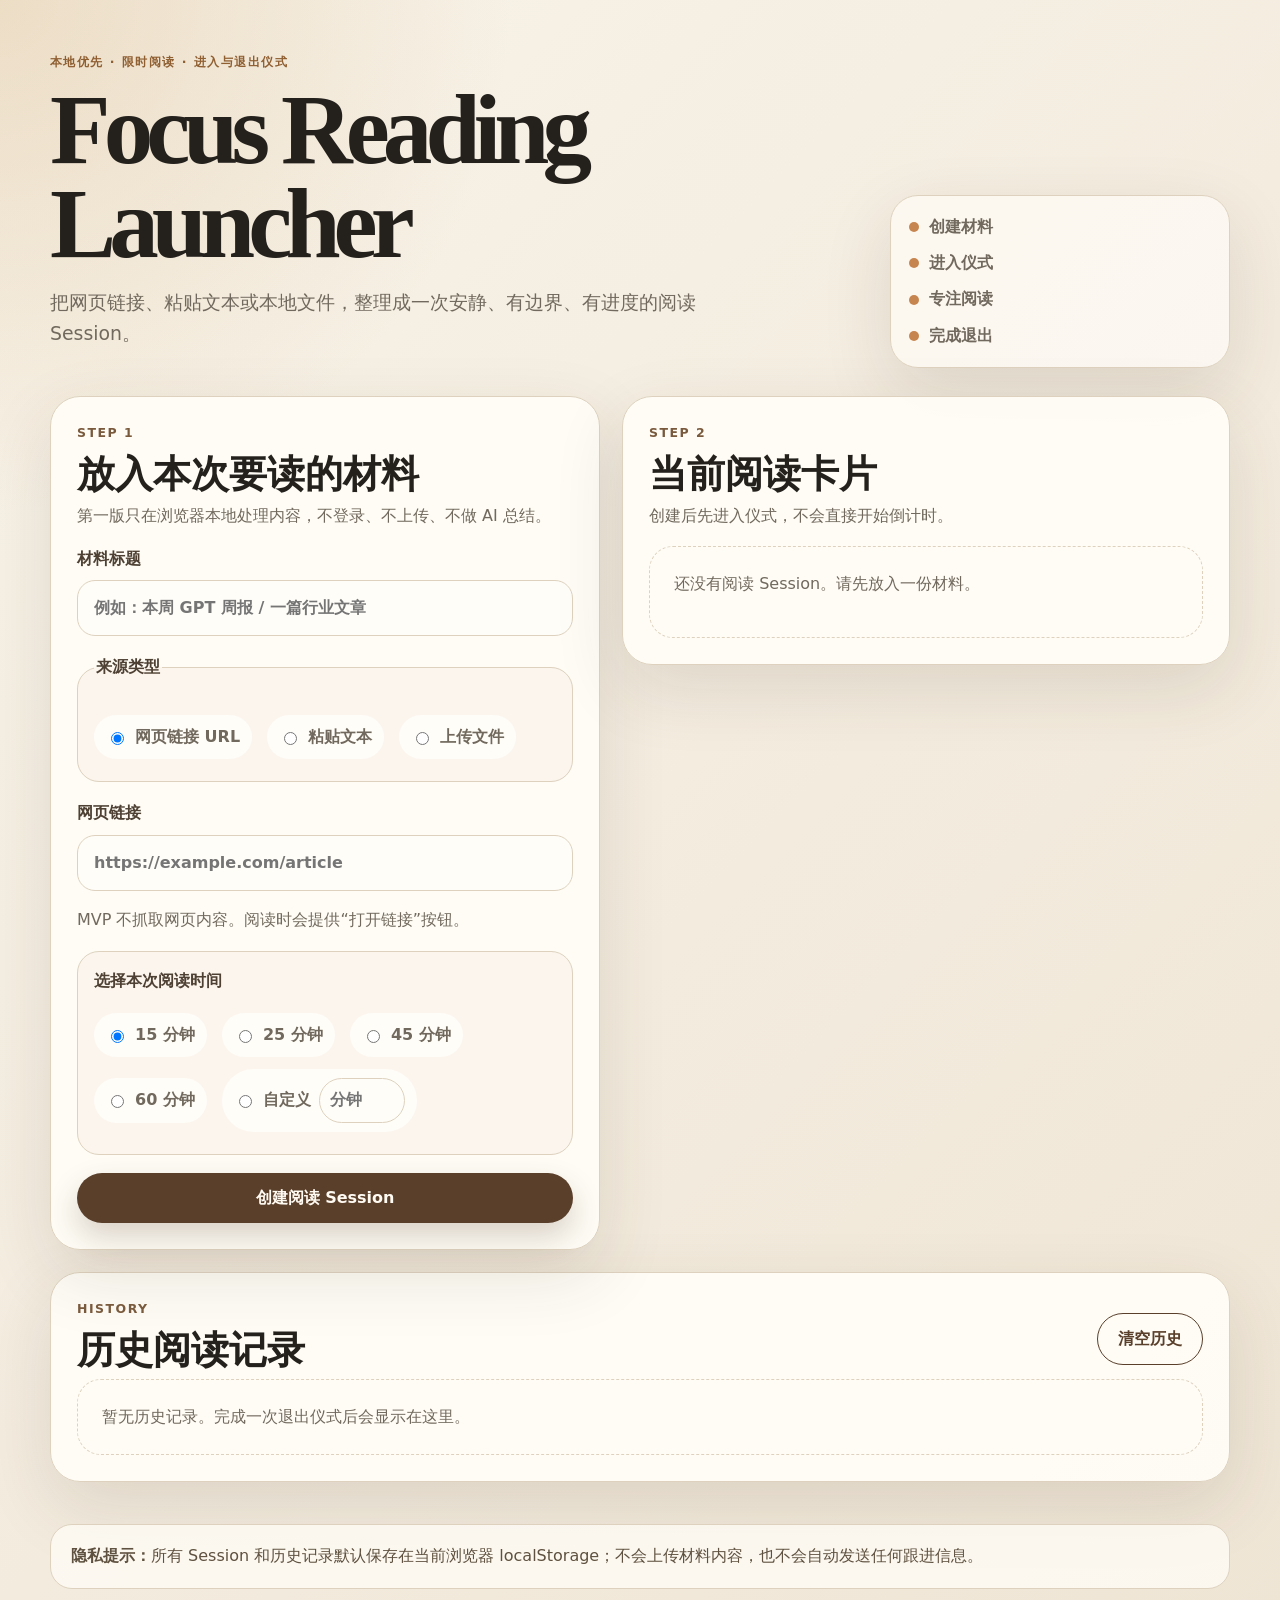
==== index.html @ ad660cc1 "Clarify web app entry point" ====
<!doctype html>
<html lang="zh-CN">
  <head>
    <meta charset="utf-8">
    <meta name="viewport" content="width=device-width, initial-scale=1">
    <meta http-equiv="refresh" content="0; url=web/">
    <title>打开 Focus Reading Launcher</title>
    <style>
      body {
        display: grid;
        min-height: 100vh;
        margin: 0;
        place-items: center;
        background: #f4efe6;
        color: #24211d;
        font-family: -apple-system, BlinkMacSystemFont, "Segoe UI", sans-serif;
      }

      main {
        width: min(620px, 90vw);
        padding: 40px;
        border: 1px solid #ded2bf;
        border-radius: 28px;
        background: #fffdf7;
        box-shadow: 0 24px 70px rgba(68, 51, 31, 0.12);
        text-align: center;
      }

      a {
        display: inline-flex;
        margin-top: 18px;
        padding: 12px 20px;
        border-radius: 999px;
        background: #5a3f2b;
        color: #fffaf2;
        font-weight: 800;
        text-decoration: none;
      }
    </style>
  </head>
  <body>
    <main>
      <h1>正在打开 Focus Reading Launcher</h1>
      <p>如果页面没有自动跳转，请点击下面的按钮进入网页应用。</p>
      <a href="web/">进入网页应用</a>
    </main>
  </body>
</html>
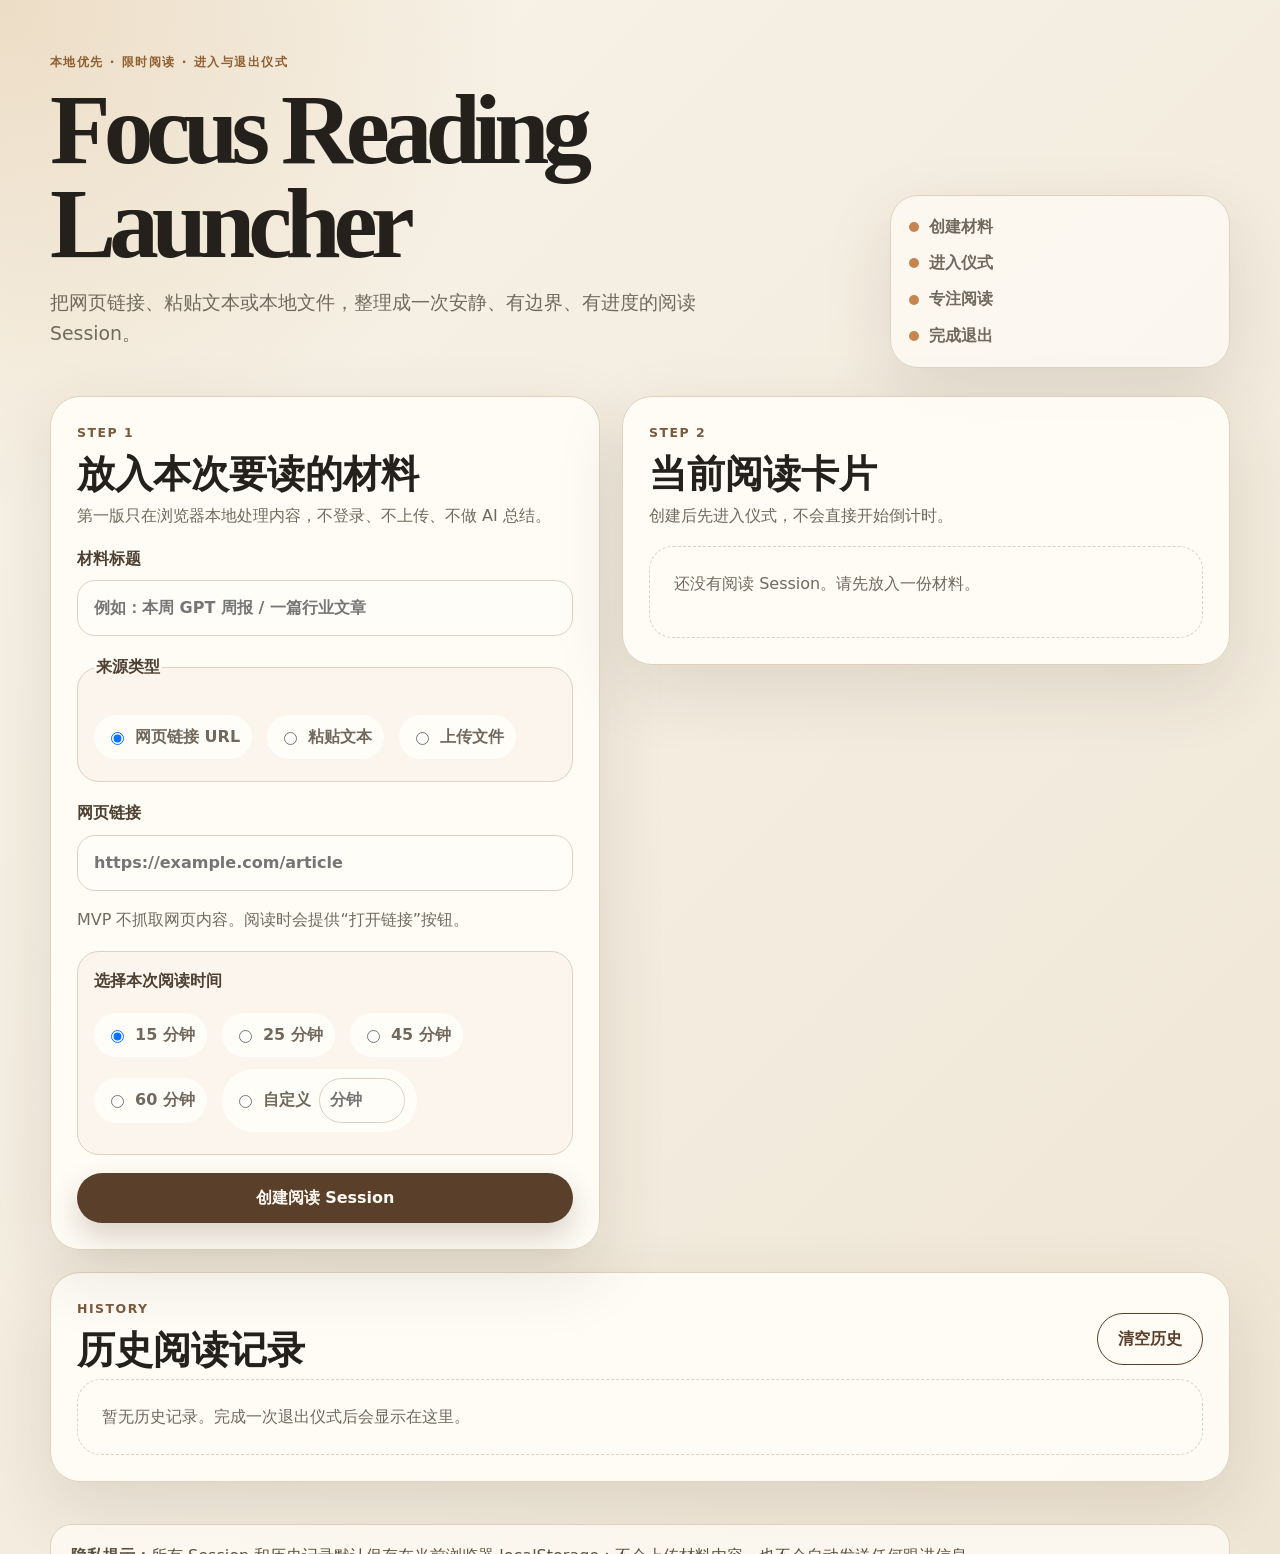
==== commit 35519560: "Add GitHub Pages deployment guidance" ====
--- a/index.html
+++ b/index.html
@@ -3,7 +3,7 @@
   <head>
     <meta charset="utf-8">
     <meta name="viewport" content="width=device-width, initial-scale=1">
-    <meta http-equiv="refresh" content="0; url=web/">
+    <meta http-equiv="refresh" content="0; url=web/index.html">
     <title>打开 Focus Reading Launcher</title>
     <style>
       body {
@@ -42,7 +42,7 @@
     <main>
       <h1>正在打开 Focus Reading Launcher</h1>
       <p>如果页面没有自动跳转，请点击下面的按钮进入网页应用。</p>
-      <a href="web/">进入网页应用</a>
+      <a href="web/index.html">进入网页应用</a>
     </main>
   </body>
 </html>
